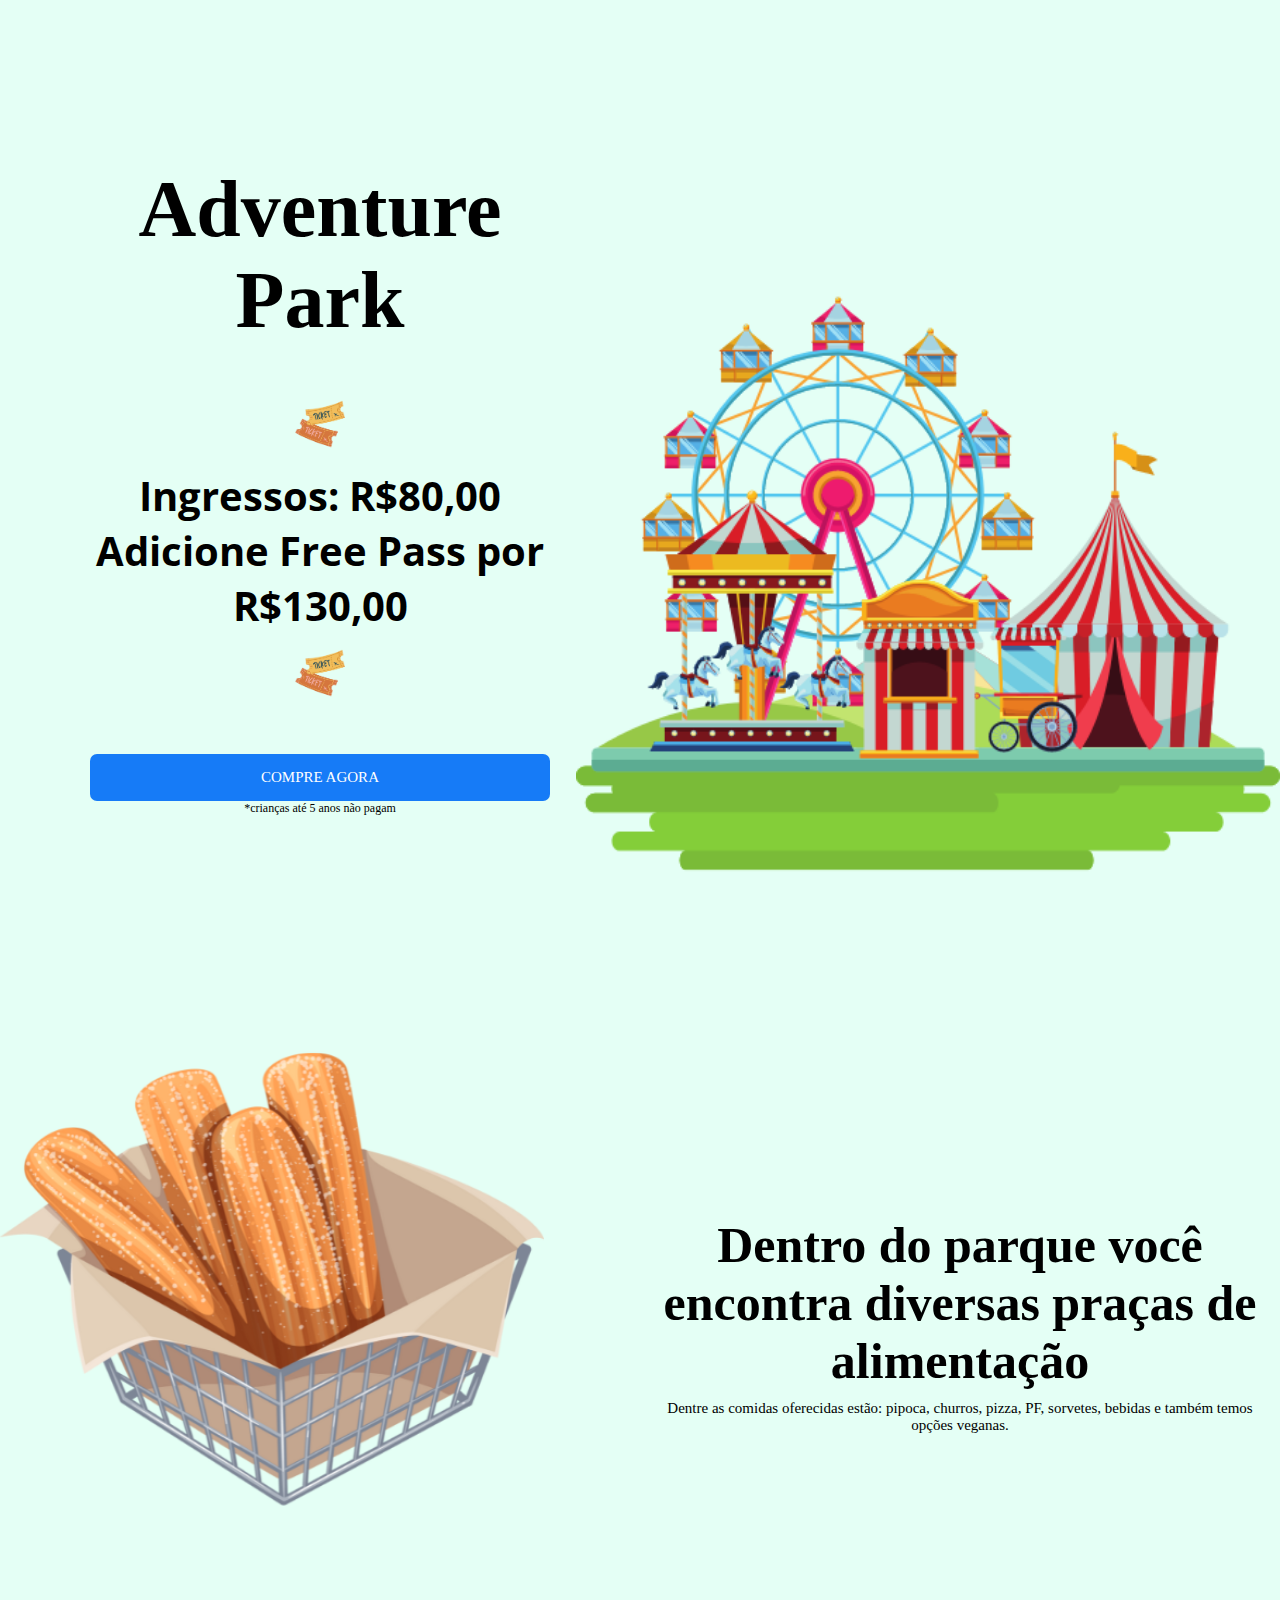
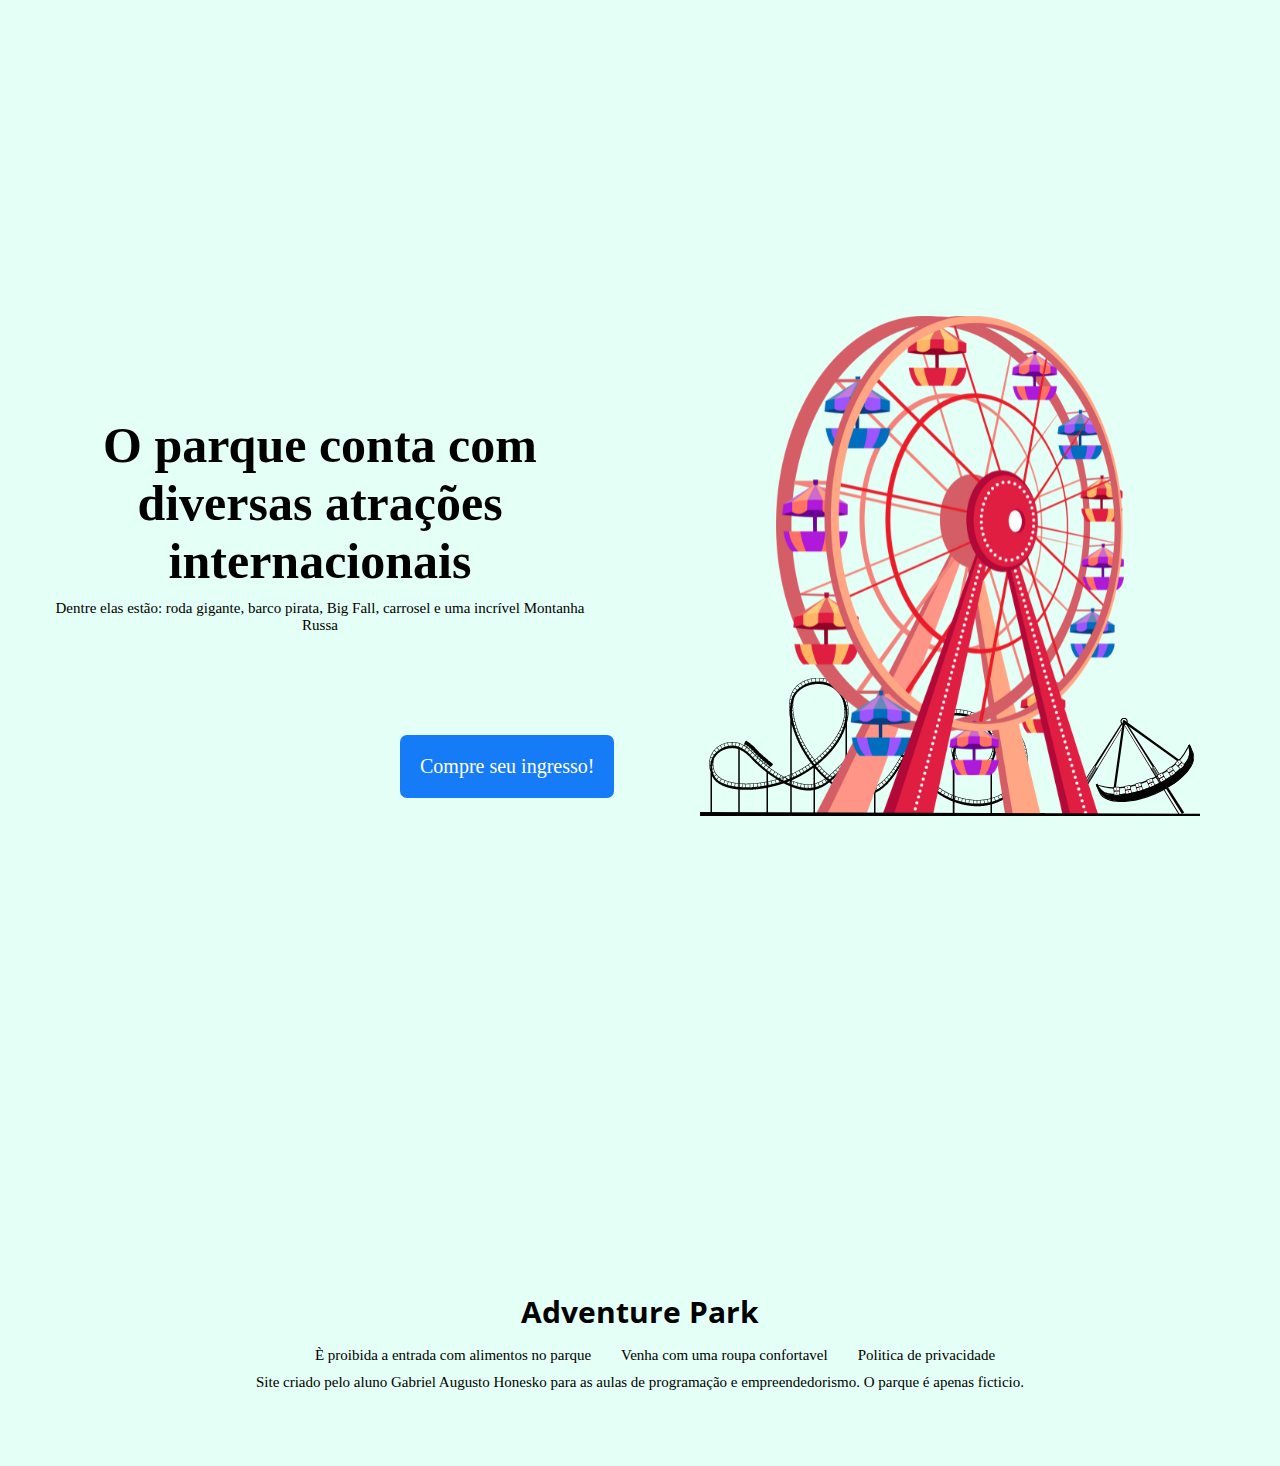
==== index.html @ 51319efe "adicionando" ====
<!DOCTYPE html>
<html lang="en">
<head>
    <meta charset="UTF-8">
    <meta name="viewport" content="width=device-width, initial-scale=1.0">
    <title>Adventure Park</title>
    <link rel="stylesheet" href="stile.css">
    <link rel="preconnect" href="https://fonts.googleapis.com">
    <link rel="preconnect" href="https://fonts.gstatic.com" crossorigin>
    <link href="https://fonts.googleapis.com/css2?family=Inter:wght@100..900&display=swap" rel="stylesheet">

    <link rel="preconnect" href="https://fonts.googleapis.com">
    <link rel="preconnect" href="https://fonts.gstatic.com" crossorigin>
    <link href="https://fonts.googleapis.com/css2?family=Open+Sans:ital,wght@0,300..800;1,300..800&display=swap" rel="stylesheet">
</head>
<body>

 <section class="container principal">
       
        <div class="container__caixa">
         <h1 class="kkkll"> Adventure Park</h1>
    <img src="ticket.png" class="container__imagem">
    <h1 class="container__titulo">Ingressos: R$80,00 Adicione Free Pass por R$130,00</h1>
    <img src="ticket.png" class="container__imagem">
    <a href="compra.html" class="container__botao">COMPRE AGORA</a>
    <p class="container__aviso">*crianças até 5 anos não pagam</p>
      </div>
 </section>

 <section class="container secundario">
    <img src="churros.png" alt="imagem de churros" class="secundario__imagem">
    <div class="container__descricao">
       <h2 class="descricao__titulo">Dentro do parque você encontra diversas praças de alimentação</h2>
       <p class="descricao__texto">Dentre as comidas oferecidas estão: pipoca, churros, pizza, PF, sorvetes, bebidas e também temos opções veganas.</p>
    </div>
 </section>
 
  <section class="container secundario">
    <div class="container__descricao">
        <h2 class="descricao__titulo2">O parque conta com diversas atrações internacionais</h2>
        <p class="descricao__texto2">Dentre elas estão: roda gigante, barco pirata, Big Fall, carrosel e uma incrível Montanha Russa </p>
     <a href="compra.html" class="container__botao secundario__botao">Compre seu ingresso!</a>
    </div>
    <img src="Atrações.png" alt="elementos gráficos de brinquedos de parque de diversão" class="imagem__atrações">

  </section>

  <footer class="rodape">
     <h1 class="ultimoaviso">Adventure Park</h1>
     <ul class="rodape__lista">
      <li class="lista">
         <a>È proibida a entrada com alimentos no parque</a>
      </li>
      <li class="lista">
         <a>Venha com uma roupa confortavel</a>
        </li>
      <li class="lista__link">
         <a href="privacidade.html" class="lista">Politica de privacidade</a>
      </li>

     </ul>

     <p class="rodape__texto">Site criado pelo aluno Gabriel Augusto Honesko para as aulas de programação e empreendedorismo. O parque é apenas ficticio.</p>
  </footer>
 

</body>
</html>
---- stile.css ----
:root{
    --branco-principal: #FFFFFF;
    --botao-azul: #167BF7;
    --cor-de-funco: #000000;
    --font-principal: 'inter';
    --font-secundaria: 'Open Sans';
    --botao-azul-efeito: #3d93fd;
}

body{
    background-color: #e4fff5;
    color: var(--branco-principal);
   
    font-size: 15px;
    font-weight: 400;
}

* {
    margin: 0;
    padding: 0;
}

.principal{
    background-image: url("parque.png") ;
    background-repeat: no-repeat;
    background-size: 55%;
    background-position-x: right;
    background-position-y: bottom;
    align-items: center;
    text-align: center;
    margin-top: 40px;
    margin-bottom: 2cm;
}

.kkkll{
    margin-bottom: 1cm;
    font-size: 80px;
    align-items: center;
    text-align: center;
    color: var(--cor-de-funco);
    font-weight: 600;
}

.container{
    height: 100vh;
    display: grid;
    grid-template-columns: 50% 50%;
}

.container__botao{
    background-color: var(--botao-azul);
    border-radius: 7px;
    padding: 1em;
    color: var(--branco-principal);
    display: block;
    text-decoration: none;
    margin-bottom: 1em;
    margin: 1cm 0 0 0; 
}

.container__aviso{
    font-size: 12px;
    margin-top: 0,5em;
    color: #000000;
}

.container__titulo{
    font-size: 40px;
    font-weight: 700;
    color: #000000;
    font-family: var(--font-secundaria);
}

.container__imagem{
    margin: 1em 0 1em 0;
    width: 50px;
    height: 50px;
}

.container__caixa{
    margin: 0 6em;
}

.secundario__imagem{
    width: 85%;
}

.descricao__titulo{
    font-size: 50px;
    align-items: center;
    text-align: center;
    margin: 4em 10px 10px 10px;
    color: var(--cor-de-funco);
}

.descricao__texto{
    text-align: center;
    margin: 5px 20px 0 20px;
    color: var(--cor-de-funco);
}
.descricao__texto2{
    margin: 1px 3em 1px 3em;
    align-items: center;
    text-align: center;
    color: #000000;
}
.imagem__atrações{
   align-items: center;
   margin-left: 4em;
}

.secundario__botao{
    display: inline-block;
    align-items: center;
    font-size: 20px;
    margin-left: 20em;
    margin-top: 5em;
}

.descricao__titulo2{
    font-size: 50px;
    align-items: center;
    text-align: center;
    margin: 2em 10px 10px 10px;
    color: #000000;
}

.ultimoaviso{
    font-family: var(--font-secundaria);
    text-align: center;
    color: var(--cor-de-funco);
}

.rodape__lista{
    display: flex;
    justify-content: center;
    list-style-type: none;
    margin-top: 1em;
}

.lista__link a{
    color: var(--cor-de-funco);
    margin-left: 2em;
    text-decoration: none;
}

.rodape{
    text-align: center;
    margin: 5em 3em;
}

.rodape__texto{
    color: #000000;
    margin-top: 10px;
}

.lista__link a:hover {
    color: var(--botao-azul)
}

.container__botao:hover {
    background-color: var(--botao-azul-efeito);
    color: var(--cor-de-funco);
}

.lista{
color: #000000;
margin-left: 2em;
}
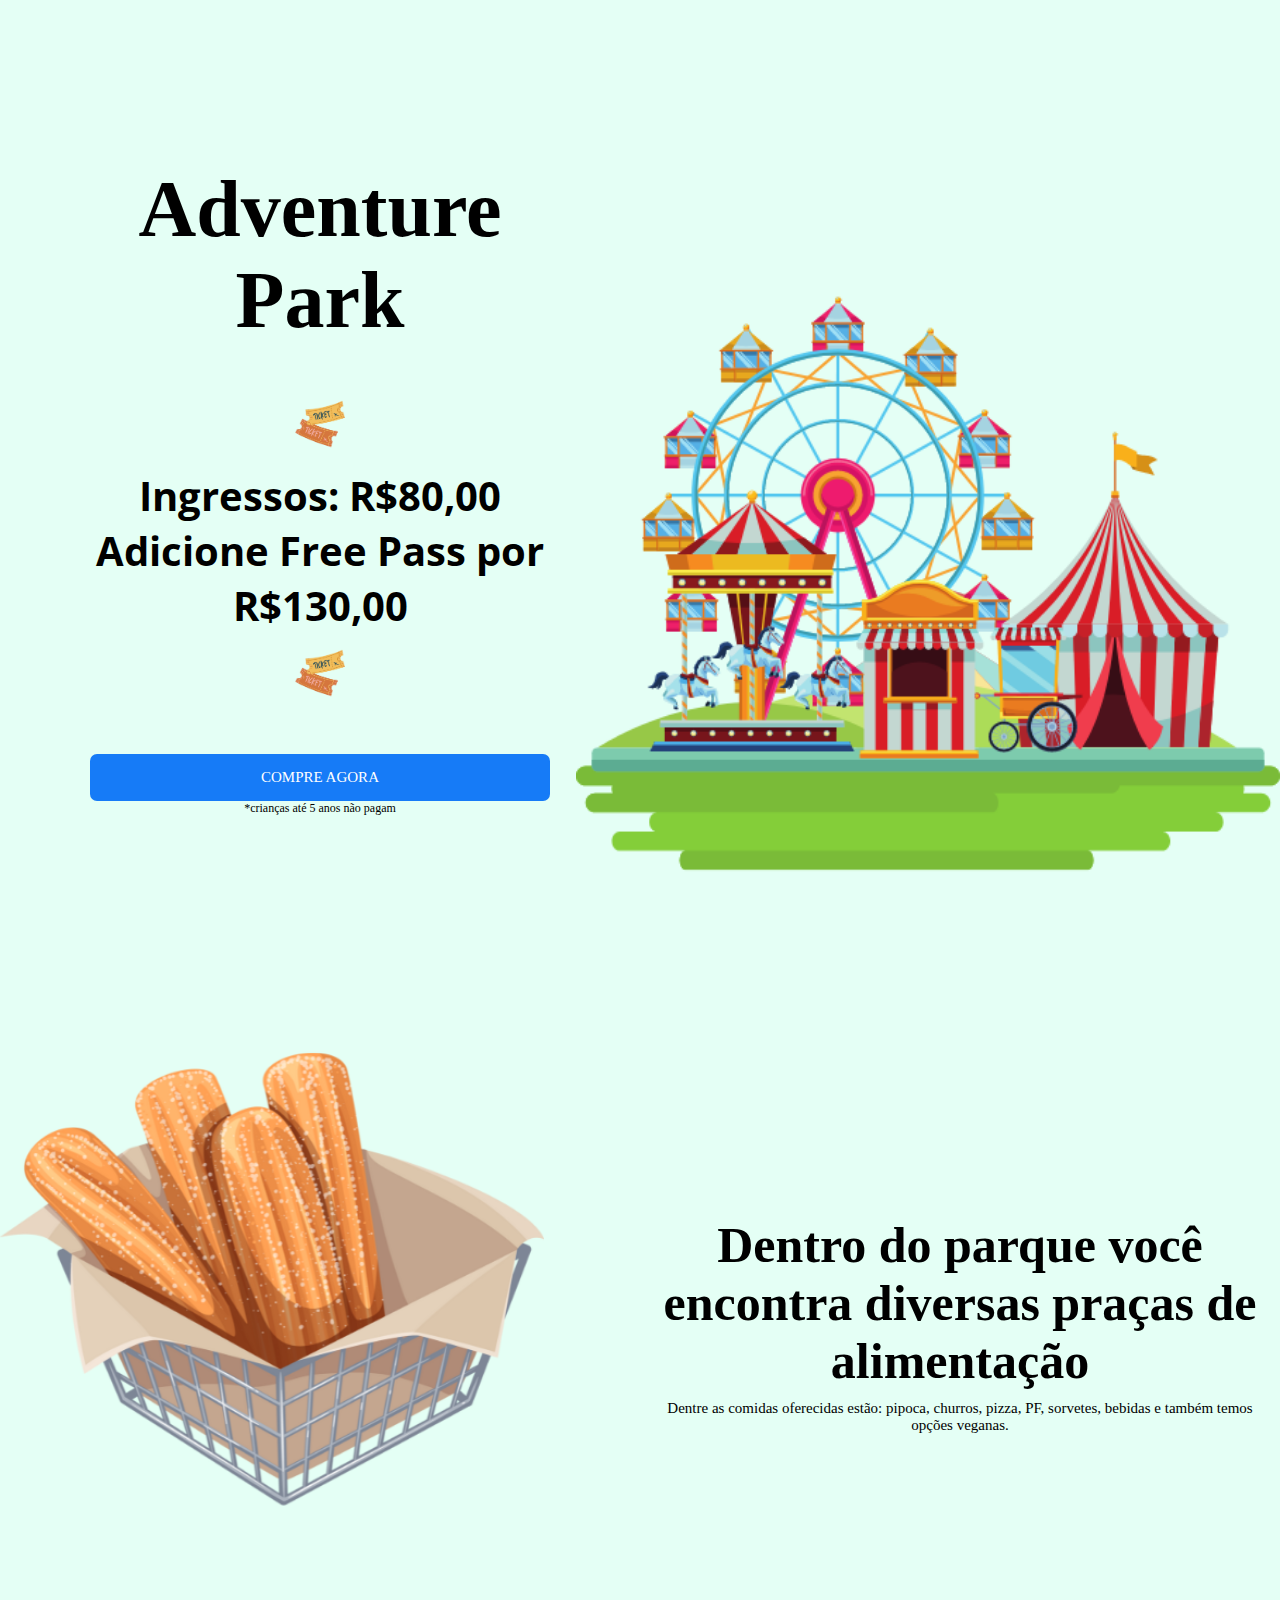
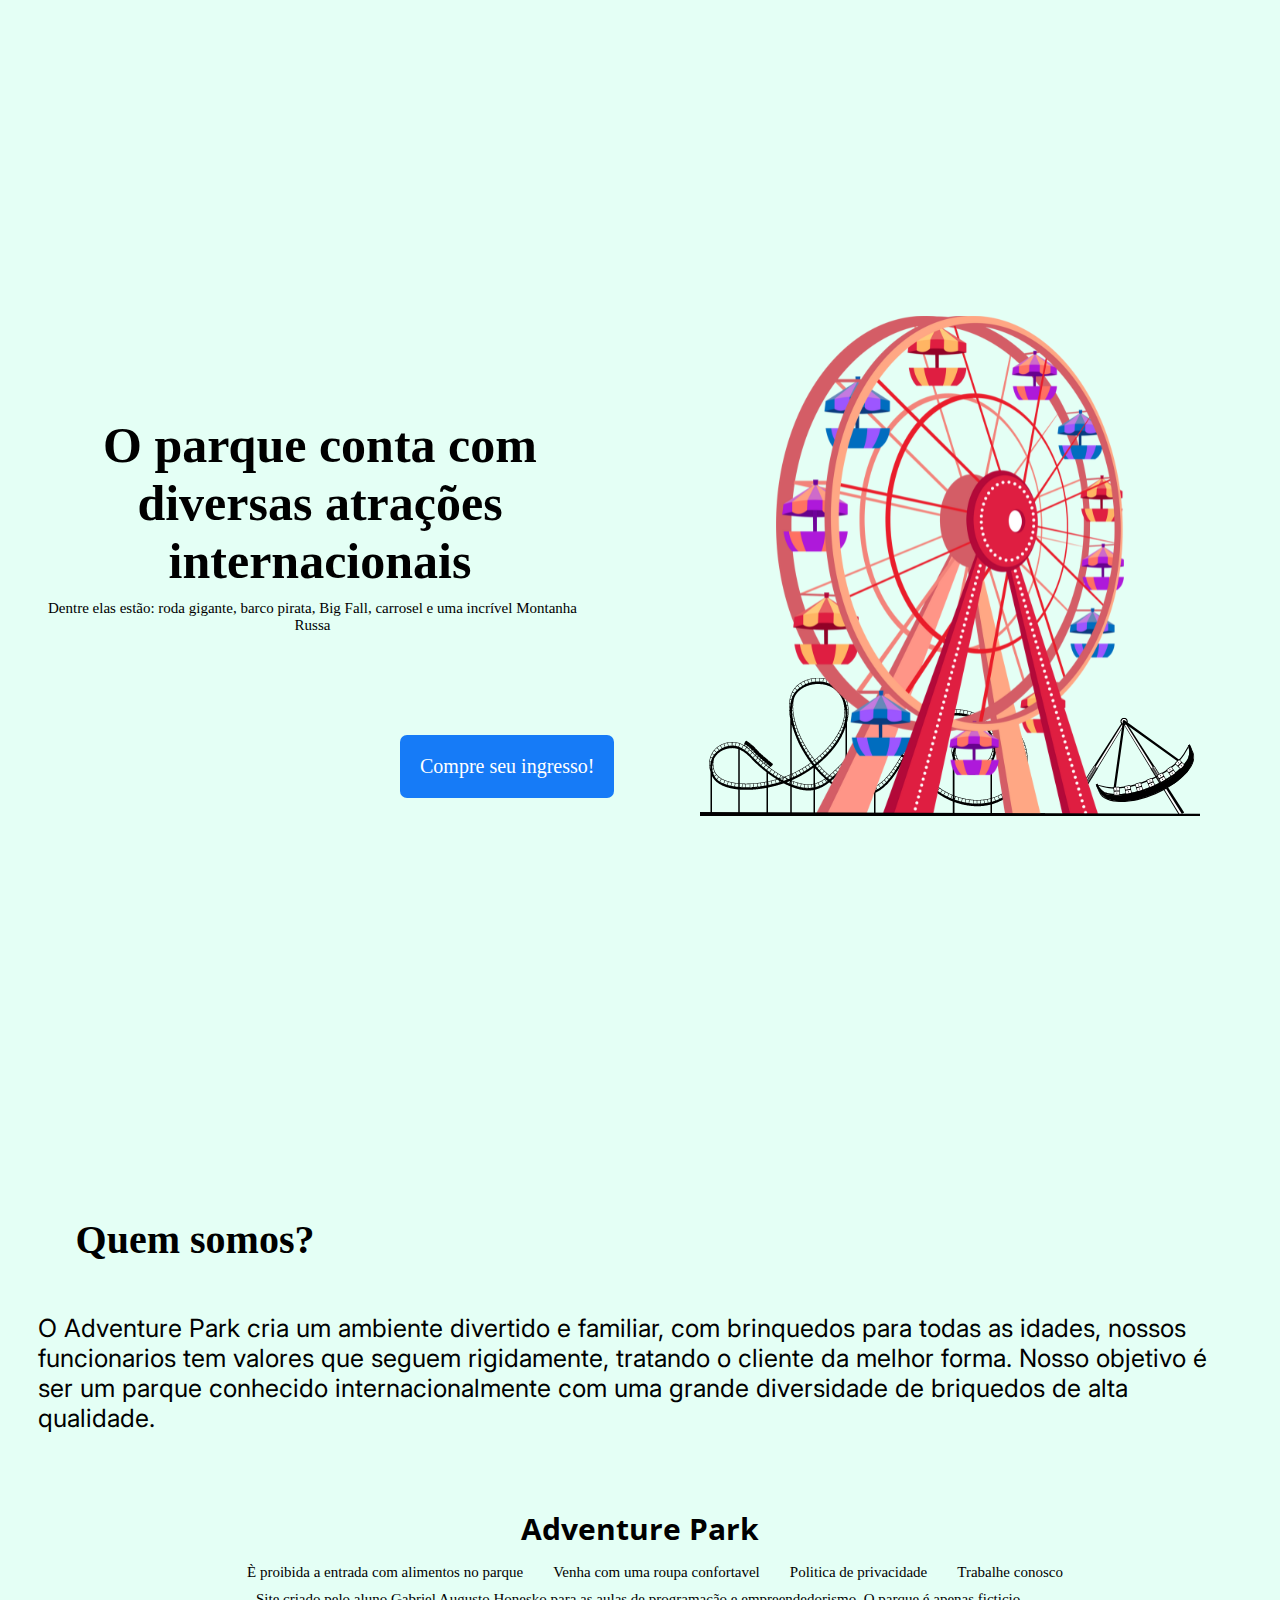
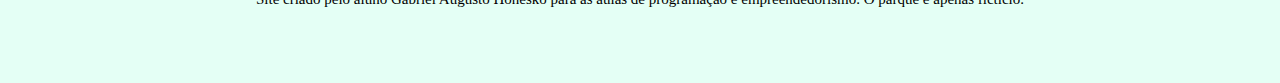
==== commit 110e020c: "mudanças" ====
--- a/index.html
+++ b/index.html
@@ -44,6 +44,11 @@
     <img src="Atrações.png" alt="elementos gráficos de brinquedos de parque de diversão" class="imagem__atrações">
 
   </section>
+   
+  <section>
+      <h1 class="titulomissao">Quem somos?</h1>
+      <p class="textomissao">O Adventure Park cria um ambiente divertido e familiar, com brinquedos para todas as idades, nossos funcionarios tem valores que seguem rigidamente, tratando o cliente da melhor forma. Nosso objetivo é ser um parque conhecido internacionalmente com uma grande diversidade de briquedos de alta qualidade.</p>
+     </section>
 
   <footer class="rodape">
      <h1 class="ultimoaviso">Adventure Park</h1>
@@ -57,8 +62,12 @@
       <li class="lista__link">
          <a href="privacidade.html" class="lista">Politica de privacidade</a>
       </li>
+      <li class="lista__link">
+         <a href="contratacao.html" class="lista">Trabalhe conosco</a>
+      </li>
+     </ul>
 
-     </ul>
+     
 
      <p class="rodape__texto">Site criado pelo aluno Gabriel Augusto Honesko para as aulas de programação e empreendedorismo. O parque é apenas ficticio.</p>
   </footer>
--- a/stile.css
+++ b/stile.css
@@ -99,7 +99,7 @@
     color: var(--cor-de-funco);
 }
 .descricao__texto2{
-    margin: 1px 3em 1px 3em;
+    margin: 1px 3em 1px 2em;
     align-items: center;
     text-align: center;
     color: #000000;
@@ -166,4 +166,18 @@
 .lista{
 color: #000000;
 margin-left: 2em;
+}
+
+.titulomissao{
+color: #000000;
+margin-left: 2cm;
+font-size: 40px;
+}
+
+.textomissao{
+color: #000000;
+font-family: var(--font-principal);
+margin: 50px 1cm 1cm 1cm;
+font-size: 25px;
+text-align: left;
 }